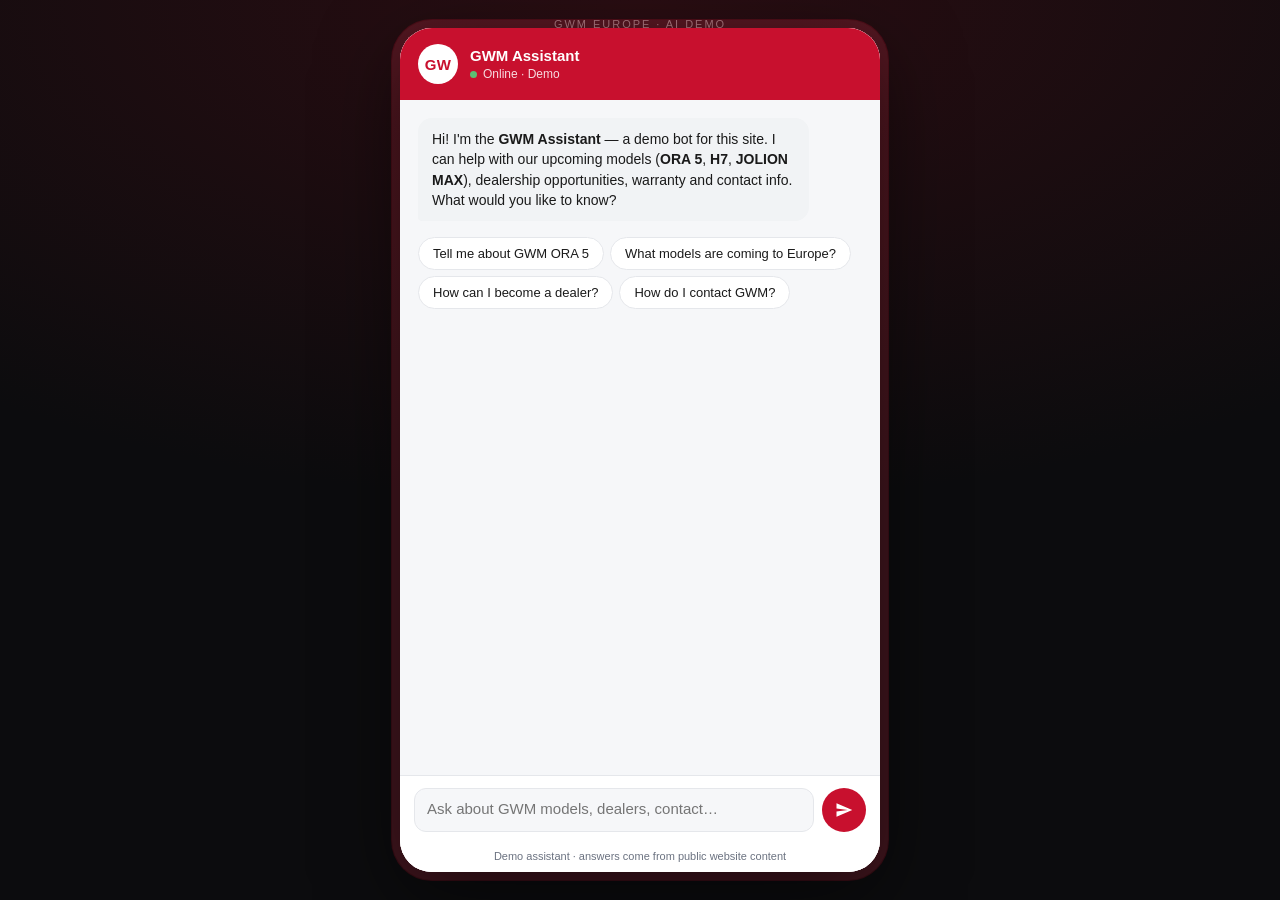
==== public-eu/index.html @ 8fcc9733 "Multi-site H5 build: extend H5 demo to EU site too build_h5.py now takes a site arg (eu | th):   - p" ====
<!DOCTYPE html>
<html lang="en">
<head>
<meta charset="utf-8">
<meta name="viewport" content="width=device-width,initial-scale=1,maximum-scale=1,user-scalable=no,viewport-fit=cover">
<meta name="theme-color" content="#c8102e">
<meta name="apple-mobile-web-app-capable" content="yes">
<meta name="apple-mobile-web-app-status-bar-style" content="black-translucent">
<title>GWM Assistant · Great Wall Motor</title>
<link rel="stylesheet" href="/chatbot/chatbot.css">
<style>
  *,*::before,*::after { box-sizing: border-box; }
  html, body {
    margin: 0; padding: 0; height: 100%;
    background: radial-gradient(120% 80% at 50% 0%, #2a0d12 0%, #0c0c0e 70%);
    font-family: -apple-system, BlinkMacSystemFont, "Segoe UI", Roboto,
      "Helvetica Neue", Arial, "Sarabun", "Noto Sans Thai", "PingFang SC",
      "Microsoft YaHei", sans-serif;
    -webkit-text-size-adjust: 100%;
    overflow: hidden;
  }
  body {
    display: flex; align-items: center; justify-content: center;
    width: 100vw; height: 100vh; height: 100dvh;
    padding: env(safe-area-inset-top) env(safe-area-inset-right)
            env(safe-area-inset-bottom) env(safe-area-inset-left);
  }
  /* The "phone frame" container — full-bleed on mobile, framed on desktop */
  .gwm-h5-frame {
    width: 100%; height: 100%;
    max-width: 480px; max-height: 100dvh;
    background: #fff;
    position: relative;
    overflow: hidden;
    isolation: isolate;
  }
  @media (min-width: 600px) {
    body { padding: 28px; }
    .gwm-h5-frame {
      max-height: 880px;
      border-radius: 32px;
      box-shadow:
        0 24px 80px rgba(0, 0, 0, 0.55),
        0 0 0 8px rgba(255, 255, 255, 0.04),
        0 0 0 9px rgba(200, 16, 46, 0.25);
    }
  }
  /* Tiny brand strip above the frame on desktop, for "demo" feel */
  .gwm-h5-tag {
    position: absolute;
    top: 18px;
    left: 50%; transform: translateX(-50%);
    color: rgba(255,255,255,0.55);
    font-size: 11px;
    letter-spacing: 0.18em;
    text-transform: uppercase;
    pointer-events: none;
    display: none;
  }
  @media (min-width: 600px) {
    .gwm-h5-tag { display: block; }
  }
</style>
</head>
<body>
<div class="gwm-h5-tag">GWM EUROPE · AI DEMO</div>
<div class="gwm-h5-frame"></div>
<script>
  window.GWM_CHATBOT_FULLSCREEN = true;
  window.GWM_CHATBOT_MOUNT = '.gwm-h5-frame';
</script>
<script src="/chatbot/chatbot.js"></script>
</body>
</html>
---- chatbot/chatbot.css ----
/* GWM AI Assistant — namespaced widget styles. All rules are scoped under
   .gwm-chatbot to avoid bleeding into the host site. */

.gwm-chatbot,
.gwm-chatbot *,
.gwm-chatbot *::before,
.gwm-chatbot *::after {
  box-sizing: border-box;
  font-family: -apple-system, BlinkMacSystemFont, "Segoe UI", Roboto,
    "Helvetica Neue", Arial, "PingFang SC", "Microsoft YaHei", sans-serif;
}

.gwm-chatbot {
  --gwm-primary: #c8102e;
  --gwm-primary-dark: #9a0c24;
  --gwm-bg: #ffffff;
  --gwm-bg-alt: #f6f7f9;
  --gwm-text: #1a1a1a;
  --gwm-text-muted: #6b7280;
  --gwm-border: #e5e7eb;
  --gwm-bot-bubble: #f1f3f5;
  --gwm-user-bubble: #c8102e;
  --gwm-shadow: 0 12px 36px rgba(0, 0, 0, 0.18);
  --gwm-radius: 16px;
  position: fixed;
  z-index: 2147483000;
  bottom: 24px;
  right: 24px;
}

/* Floating launcher button */
.gwm-chatbot__launcher {
  width: 60px;
  height: 60px;
  border-radius: 50%;
  background: var(--gwm-primary);
  color: #fff;
  border: none;
  cursor: pointer;
  box-shadow: var(--gwm-shadow);
  display: flex;
  align-items: center;
  justify-content: center;
  transition: transform 0.18s ease, background 0.18s ease;
  position: relative;
}
.gwm-chatbot__launcher:hover {
  background: var(--gwm-primary-dark);
  transform: translateY(-2px);
}
.gwm-chatbot__launcher svg {
  width: 28px;
  height: 28px;
  fill: #fff;
}
.gwm-chatbot__launcher-badge {
  position: absolute;
  top: -4px;
  right: -4px;
  background: #fff;
  color: var(--gwm-primary);
  font-size: 10px;
  font-weight: 700;
  padding: 2px 6px;
  border-radius: 10px;
  letter-spacing: 0.04em;
  box-shadow: 0 2px 6px rgba(0, 0, 0, 0.15);
}

/* Panel */
.gwm-chatbot__panel {
  position: absolute;
  bottom: 76px;
  right: 0;
  width: 380px;
  height: 560px;
  max-height: calc(100vh - 120px);
  background: var(--gwm-bg);
  border-radius: var(--gwm-radius);
  box-shadow: var(--gwm-shadow);
  display: none;
  flex-direction: column;
  overflow: hidden;
  transform-origin: bottom right;
  animation: gwm-pop 0.2s ease-out;
}
.gwm-chatbot.is-open .gwm-chatbot__panel {
  display: flex;
}
@keyframes gwm-pop {
  from { opacity: 0; transform: scale(0.92) translateY(8px); }
  to   { opacity: 1; transform: scale(1) translateY(0); }
}

/* Header */
.gwm-chatbot__header {
  background: var(--gwm-primary);
  color: #fff;
  padding: 14px 16px;
  display: flex;
  align-items: center;
  gap: 12px;
}
.gwm-chatbot__avatar {
  width: 36px;
  height: 36px;
  border-radius: 50%;
  background: #fff;
  color: var(--gwm-primary);
  display: flex;
  align-items: center;
  justify-content: center;
  font-weight: 800;
  font-size: 14px;
  letter-spacing: 0.02em;
  flex-shrink: 0;
}
.gwm-chatbot__title {
  flex: 1;
  min-width: 0;
}
.gwm-chatbot__title-main {
  font-size: 14px;
  font-weight: 700;
  line-height: 1.2;
}
.gwm-chatbot__title-sub {
  font-size: 11px;
  opacity: 0.85;
  display: flex;
  align-items: center;
  gap: 6px;
  margin-top: 2px;
}
.gwm-chatbot__title-sub::before {
  content: "";
  width: 7px;
  height: 7px;
  border-radius: 50%;
  background: #4ade80;
  display: inline-block;
}
.gwm-chatbot__close {
  background: transparent;
  border: none;
  color: #fff;
  cursor: pointer;
  padding: 4px;
  border-radius: 6px;
  opacity: 0.85;
  transition: opacity 0.15s, background 0.15s;
}
.gwm-chatbot__close:hover {
  opacity: 1;
  background: rgba(255, 255, 255, 0.15);
}
.gwm-chatbot__close svg {
  width: 18px;
  height: 18px;
  fill: currentColor;
  display: block;
}

/* Body / messages */
.gwm-chatbot__body {
  flex: 1;
  padding: 16px;
  overflow-y: auto;
  background: var(--gwm-bg-alt);
  display: flex;
  flex-direction: column;
  gap: 10px;
  scroll-behavior: smooth;
}
.gwm-chatbot__msg {
  max-width: 85%;
  padding: 10px 13px;
  border-radius: 14px;
  font-size: 13.5px;
  line-height: 1.45;
  color: var(--gwm-text);
  word-wrap: break-word;
  animation: gwm-fade 0.2s ease-out;
}
@keyframes gwm-fade {
  from { opacity: 0; transform: translateY(4px); }
  to   { opacity: 1; transform: translateY(0); }
}
.gwm-chatbot__msg--bot {
  background: var(--gwm-bot-bubble);
  border-bottom-left-radius: 4px;
  align-self: flex-start;
}
.gwm-chatbot__msg--user {
  background: var(--gwm-user-bubble);
  color: #fff;
  border-bottom-right-radius: 4px;
  align-self: flex-end;
}
.gwm-chatbot__msg strong { font-weight: 700; }
.gwm-chatbot__msg em     { font-style: italic; }
.gwm-chatbot__msg a {
  color: inherit;
  text-decoration: underline;
}
.gwm-chatbot__msg--user a { color: #fff; }
.gwm-chatbot__msg-links {
  margin-top: 8px;
  display: flex;
  flex-wrap: wrap;
  gap: 6px;
}
.gwm-chatbot__msg-link {
  display: inline-block;
  padding: 4px 10px;
  background: #fff;
  border: 1px solid var(--gwm-border);
  border-radius: 999px;
  font-size: 12px;
  color: var(--gwm-primary);
  text-decoration: none;
  transition: background 0.15s;
}
.gwm-chatbot__msg-link:hover {
  background: var(--gwm-bg-alt);
}

/* Typing indicator */
.gwm-chatbot__typing {
  display: inline-flex;
  gap: 4px;
  padding: 4px 0;
}
.gwm-chatbot__typing span {
  width: 7px;
  height: 7px;
  border-radius: 50%;
  background: var(--gwm-text-muted);
  opacity: 0.4;
  animation: gwm-blink 1.2s infinite ease-in-out;
}
.gwm-chatbot__typing span:nth-child(2) { animation-delay: 0.15s; }
.gwm-chatbot__typing span:nth-child(3) { animation-delay: 0.3s; }
@keyframes gwm-blink {
  0%, 80%, 100% { opacity: 0.3; transform: scale(0.85); }
  40%           { opacity: 1;   transform: scale(1); }
}

/* Suggestions */
.gwm-chatbot__suggestions {
  display: flex;
  flex-wrap: wrap;
  gap: 6px;
  margin-top: 4px;
}
.gwm-chatbot__chip {
  background: #fff;
  border: 1px solid var(--gwm-border);
  border-radius: 999px;
  padding: 6px 12px;
  font-size: 12px;
  color: var(--gwm-text);
  cursor: pointer;
  transition: background 0.15s, border-color 0.15s;
}
.gwm-chatbot__chip:hover {
  background: var(--gwm-bot-bubble);
  border-color: var(--gwm-primary);
}

/* Input area */
.gwm-chatbot__input-wrap {
  border-top: 1px solid var(--gwm-border);
  padding: 10px 12px;
  background: #fff;
  display: flex;
  align-items: flex-end;
  gap: 8px;
}
.gwm-chatbot__input {
  flex: 1;
  resize: none;
  border: 1px solid var(--gwm-border);
  border-radius: 12px;
  padding: 9px 12px;
  font-size: 13.5px;
  line-height: 1.4;
  max-height: 100px;
  min-height: 38px;
  outline: none;
  color: var(--gwm-text);
  background: var(--gwm-bg-alt);
  transition: border-color 0.15s, background 0.15s;
}
.gwm-chatbot__input:focus {
  border-color: var(--gwm-primary);
  background: #fff;
}
.gwm-chatbot__send {
  background: var(--gwm-primary);
  border: none;
  width: 38px;
  height: 38px;
  border-radius: 50%;
  cursor: pointer;
  color: #fff;
  display: flex;
  align-items: center;
  justify-content: center;
  flex-shrink: 0;
  transition: background 0.15s, transform 0.1s;
}
.gwm-chatbot__send:hover { background: var(--gwm-primary-dark); }
.gwm-chatbot__send:active { transform: scale(0.94); }
.gwm-chatbot__send:disabled {
  background: var(--gwm-border);
  cursor: not-allowed;
}
.gwm-chatbot__send svg {
  width: 18px;
  height: 18px;
  fill: currentColor;
}

.gwm-chatbot__footer {
  font-size: 10.5px;
  color: var(--gwm-text-muted);
  text-align: center;
  padding: 6px 8px 10px;
  background: #fff;
}

/* Scrollbar polish */
.gwm-chatbot__body::-webkit-scrollbar { width: 6px; }
.gwm-chatbot__body::-webkit-scrollbar-thumb {
  background: rgba(0, 0, 0, 0.18);
  border-radius: 3px;
}

/* Mobile: full-screen panel */
@media (max-width: 480px) {
  .gwm-chatbot { bottom: 16px; right: 16px; }
  .gwm-chatbot__panel {
    width: calc(100vw - 32px);
    height: calc(100vh - 100px);
    bottom: 72px;
  }
}

/* ───────── H5 Fullscreen mode ─────────
   Triggered by the page setting window.GWM_CHATBOT_FULLSCREEN = true.
   The widget mounts into a host container, takes its full size, hides the
   launcher and close button, and stays open. */
.gwm-chatbot--fullscreen {
  position: static;
  inset: auto;
  width: 100%;
  height: 100%;
  display: block;
}
.gwm-chatbot--fullscreen .gwm-chatbot__launcher,
.gwm-chatbot--fullscreen .gwm-chatbot__close { display: none !important; }
.gwm-chatbot--fullscreen .gwm-chatbot__panel {
  position: static;
  display: flex !important;
  width: 100%;
  height: 100%;
  max-height: none;
  border-radius: inherit;
  box-shadow: none;
  animation: none;
}
.gwm-chatbot--fullscreen .gwm-chatbot__header {
  padding: 16px 18px;
  /* iOS notch safe area */
  padding-top: max(16px, env(safe-area-inset-top));
}
.gwm-chatbot--fullscreen .gwm-chatbot__title-main { font-size: 15px; }
.gwm-chatbot--fullscreen .gwm-chatbot__title-sub  { font-size: 12px; }
.gwm-chatbot--fullscreen .gwm-chatbot__avatar { width: 40px; height: 40px; font-size: 15px; }
.gwm-chatbot--fullscreen .gwm-chatbot__body { font-size: 14px; padding: 18px; gap: 12px; }
.gwm-chatbot--fullscreen .gwm-chatbot__msg { font-size: 14px; padding: 11px 14px; max-width: 88%; }
.gwm-chatbot--fullscreen .gwm-chatbot__input-wrap {
  padding: 12px 14px;
  padding-bottom: max(12px, env(safe-area-inset-bottom));
}
.gwm-chatbot--fullscreen .gwm-chatbot__input { font-size: 15px; min-height: 44px; }
.gwm-chatbot--fullscreen .gwm-chatbot__send { width: 44px; height: 44px; }
.gwm-chatbot--fullscreen .gwm-chatbot__chip { padding: 8px 14px; font-size: 13px; }
.gwm-chatbot--fullscreen .gwm-chatbot__footer { font-size: 11px; }
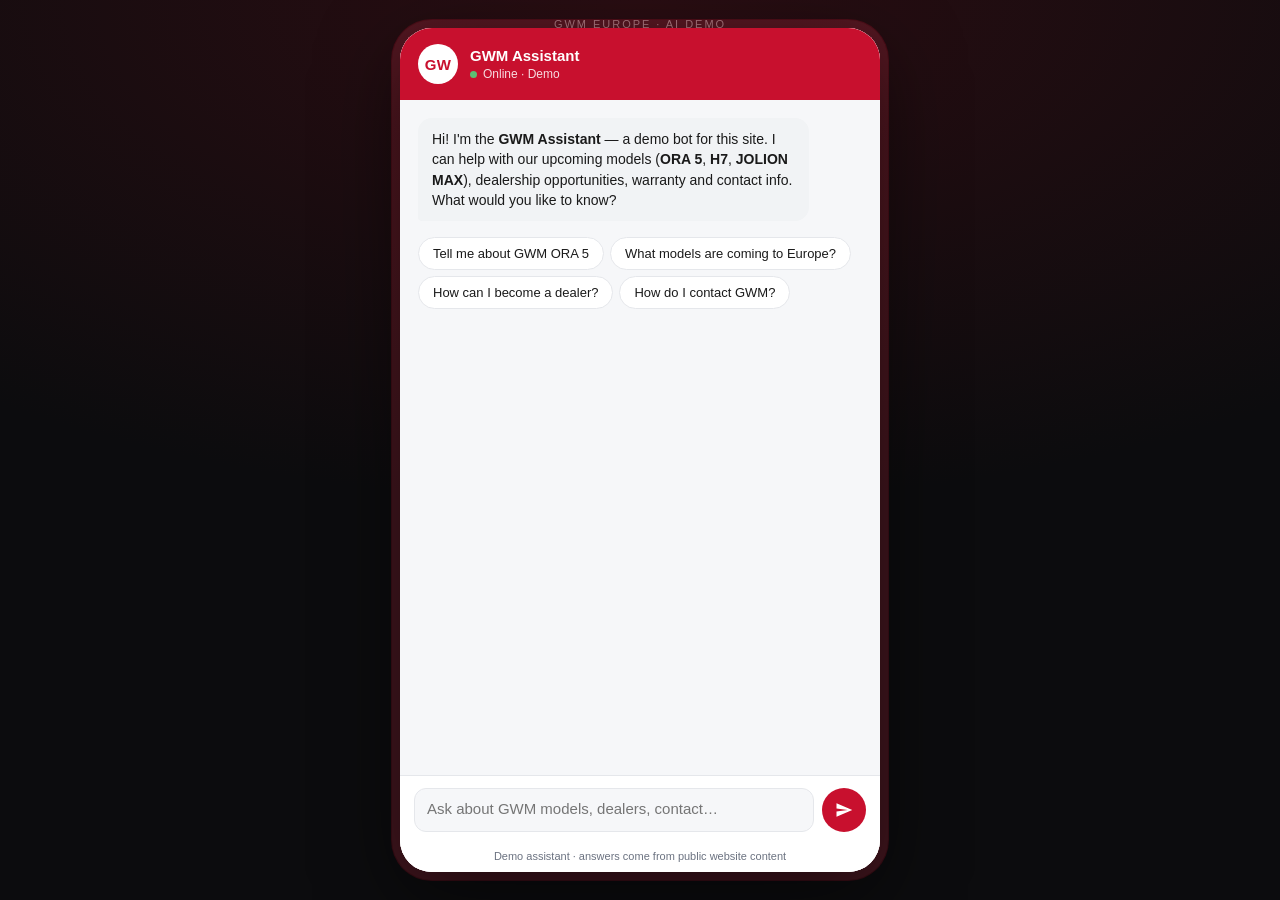
==== commit 3648e2e1: "EU H5: add Spanish (/es) and Italian (/it) locales EU site is now a multi-locale H5 demo. Each local" ====
--- a/public-eu/index.html
+++ b/public-eu/index.html
@@ -7,7 +7,7 @@
 <meta name="apple-mobile-web-app-capable" content="yes">
 <meta name="apple-mobile-web-app-status-bar-style" content="black-translucent">
 <title>GWM Assistant · Great Wall Motor</title>
-<link rel="stylesheet" href="/chatbot/chatbot.css">
+<link rel="stylesheet" href="chatbot/chatbot.css">
 <style>
   *,*::before,*::after { box-sizing: border-box; }
   html, body {
@@ -69,6 +69,6 @@
   window.GWM_CHATBOT_FULLSCREEN = true;
   window.GWM_CHATBOT_MOUNT = '.gwm-h5-frame';
 </script>
-<script src="/chatbot/chatbot.js"></script>
+<script src="chatbot/chatbot.js"></script>
 </body>
 </html>
--- a/public-eu/chatbot/chatbot.css
+++ b/public-eu/chatbot/chatbot.css
@@ -0,0 +1,390 @@
+/* GWM AI Assistant — namespaced widget styles. All rules are scoped under
+   .gwm-chatbot to avoid bleeding into the host site. */
+
+.gwm-chatbot,
+.gwm-chatbot *,
+.gwm-chatbot *::before,
+.gwm-chatbot *::after {
+  box-sizing: border-box;
+  font-family: -apple-system, BlinkMacSystemFont, "Segoe UI", Roboto,
+    "Helvetica Neue", Arial, "PingFang SC", "Microsoft YaHei", sans-serif;
+}
+
+.gwm-chatbot {
+  --gwm-primary: #c8102e;
+  --gwm-primary-dark: #9a0c24;
+  --gwm-bg: #ffffff;
+  --gwm-bg-alt: #f6f7f9;
+  --gwm-text: #1a1a1a;
+  --gwm-text-muted: #6b7280;
+  --gwm-border: #e5e7eb;
+  --gwm-bot-bubble: #f1f3f5;
+  --gwm-user-bubble: #c8102e;
+  --gwm-shadow: 0 12px 36px rgba(0, 0, 0, 0.18);
+  --gwm-radius: 16px;
+  position: fixed;
+  z-index: 2147483000;
+  bottom: 24px;
+  right: 24px;
+}
+
+/* Floating launcher button */
+.gwm-chatbot__launcher {
+  width: 60px;
+  height: 60px;
+  border-radius: 50%;
+  background: var(--gwm-primary);
+  color: #fff;
+  border: none;
+  cursor: pointer;
+  box-shadow: var(--gwm-shadow);
+  display: flex;
+  align-items: center;
+  justify-content: center;
+  transition: transform 0.18s ease, background 0.18s ease;
+  position: relative;
+}
+.gwm-chatbot__launcher:hover {
+  background: var(--gwm-primary-dark);
+  transform: translateY(-2px);
+}
+.gwm-chatbot__launcher svg {
+  width: 28px;
+  height: 28px;
+  fill: #fff;
+}
+.gwm-chatbot__launcher-badge {
+  position: absolute;
+  top: -4px;
+  right: -4px;
+  background: #fff;
+  color: var(--gwm-primary);
+  font-size: 10px;
+  font-weight: 700;
+  padding: 2px 6px;
+  border-radius: 10px;
+  letter-spacing: 0.04em;
+  box-shadow: 0 2px 6px rgba(0, 0, 0, 0.15);
+}
+
+/* Panel */
+.gwm-chatbot__panel {
+  position: absolute;
+  bottom: 76px;
+  right: 0;
+  width: 380px;
+  height: 560px;
+  max-height: calc(100vh - 120px);
+  background: var(--gwm-bg);
+  border-radius: var(--gwm-radius);
+  box-shadow: var(--gwm-shadow);
+  display: none;
+  flex-direction: column;
+  overflow: hidden;
+  transform-origin: bottom right;
+  animation: gwm-pop 0.2s ease-out;
+}
+.gwm-chatbot.is-open .gwm-chatbot__panel {
+  display: flex;
+}
+@keyframes gwm-pop {
+  from { opacity: 0; transform: scale(0.92) translateY(8px); }
+  to   { opacity: 1; transform: scale(1) translateY(0); }
+}
+
+/* Header */
+.gwm-chatbot__header {
+  background: var(--gwm-primary);
+  color: #fff;
+  padding: 14px 16px;
+  display: flex;
+  align-items: center;
+  gap: 12px;
+}
+.gwm-chatbot__avatar {
+  width: 36px;
+  height: 36px;
+  border-radius: 50%;
+  background: #fff;
+  color: var(--gwm-primary);
+  display: flex;
+  align-items: center;
+  justify-content: center;
+  font-weight: 800;
+  font-size: 14px;
+  letter-spacing: 0.02em;
+  flex-shrink: 0;
+}
+.gwm-chatbot__title {
+  flex: 1;
+  min-width: 0;
+}
+.gwm-chatbot__title-main {
+  font-size: 14px;
+  font-weight: 700;
+  line-height: 1.2;
+}
+.gwm-chatbot__title-sub {
+  font-size: 11px;
+  opacity: 0.85;
+  display: flex;
+  align-items: center;
+  gap: 6px;
+  margin-top: 2px;
+}
+.gwm-chatbot__title-sub::before {
+  content: "";
+  width: 7px;
+  height: 7px;
+  border-radius: 50%;
+  background: #4ade80;
+  display: inline-block;
+}
+.gwm-chatbot__close {
+  background: transparent;
+  border: none;
+  color: #fff;
+  cursor: pointer;
+  padding: 4px;
+  border-radius: 6px;
+  opacity: 0.85;
+  transition: opacity 0.15s, background 0.15s;
+}
+.gwm-chatbot__close:hover {
+  opacity: 1;
+  background: rgba(255, 255, 255, 0.15);
+}
+.gwm-chatbot__close svg {
+  width: 18px;
+  height: 18px;
+  fill: currentColor;
+  display: block;
+}
+
+/* Body / messages */
+.gwm-chatbot__body {
+  flex: 1;
+  padding: 16px;
+  overflow-y: auto;
+  background: var(--gwm-bg-alt);
+  display: flex;
+  flex-direction: column;
+  gap: 10px;
+  scroll-behavior: smooth;
+}
+.gwm-chatbot__msg {
+  max-width: 85%;
+  padding: 10px 13px;
+  border-radius: 14px;
+  font-size: 13.5px;
+  line-height: 1.45;
+  color: var(--gwm-text);
+  word-wrap: break-word;
+  animation: gwm-fade 0.2s ease-out;
+}
+@keyframes gwm-fade {
+  from { opacity: 0; transform: translateY(4px); }
+  to   { opacity: 1; transform: translateY(0); }
+}
+.gwm-chatbot__msg--bot {
+  background: var(--gwm-bot-bubble);
+  border-bottom-left-radius: 4px;
+  align-self: flex-start;
+}
+.gwm-chatbot__msg--user {
+  background: var(--gwm-user-bubble);
+  color: #fff;
+  border-bottom-right-radius: 4px;
+  align-self: flex-end;
+}
+.gwm-chatbot__msg strong { font-weight: 700; }
+.gwm-chatbot__msg em     { font-style: italic; }
+.gwm-chatbot__msg a {
+  color: inherit;
+  text-decoration: underline;
+}
+.gwm-chatbot__msg--user a { color: #fff; }
+.gwm-chatbot__msg-links {
+  margin-top: 8px;
+  display: flex;
+  flex-wrap: wrap;
+  gap: 6px;
+}
+.gwm-chatbot__msg-link {
+  display: inline-block;
+  padding: 4px 10px;
+  background: #fff;
+  border: 1px solid var(--gwm-border);
+  border-radius: 999px;
+  font-size: 12px;
+  color: var(--gwm-primary);
+  text-decoration: none;
+  transition: background 0.15s;
+}
+.gwm-chatbot__msg-link:hover {
+  background: var(--gwm-bg-alt);
+}
+
+/* Typing indicator */
+.gwm-chatbot__typing {
+  display: inline-flex;
+  gap: 4px;
+  padding: 4px 0;
+}
+.gwm-chatbot__typing span {
+  width: 7px;
+  height: 7px;
+  border-radius: 50%;
+  background: var(--gwm-text-muted);
+  opacity: 0.4;
+  animation: gwm-blink 1.2s infinite ease-in-out;
+}
+.gwm-chatbot__typing span:nth-child(2) { animation-delay: 0.15s; }
+.gwm-chatbot__typing span:nth-child(3) { animation-delay: 0.3s; }
+@keyframes gwm-blink {
+  0%, 80%, 100% { opacity: 0.3; transform: scale(0.85); }
+  40%           { opacity: 1;   transform: scale(1); }
+}
+
+/* Suggestions */
+.gwm-chatbot__suggestions {
+  display: flex;
+  flex-wrap: wrap;
+  gap: 6px;
+  margin-top: 4px;
+}
+.gwm-chatbot__chip {
+  background: #fff;
+  border: 1px solid var(--gwm-border);
+  border-radius: 999px;
+  padding: 6px 12px;
+  font-size: 12px;
+  color: var(--gwm-text);
+  cursor: pointer;
+  transition: background 0.15s, border-color 0.15s;
+}
+.gwm-chatbot__chip:hover {
+  background: var(--gwm-bot-bubble);
+  border-color: var(--gwm-primary);
+}
+
+/* Input area */
+.gwm-chatbot__input-wrap {
+  border-top: 1px solid var(--gwm-border);
+  padding: 10px 12px;
+  background: #fff;
+  display: flex;
+  align-items: flex-end;
+  gap: 8px;
+}
+.gwm-chatbot__input {
+  flex: 1;
+  resize: none;
+  border: 1px solid var(--gwm-border);
+  border-radius: 12px;
+  padding: 9px 12px;
+  font-size: 13.5px;
+  line-height: 1.4;
+  max-height: 100px;
+  min-height: 38px;
+  outline: none;
+  color: var(--gwm-text);
+  background: var(--gwm-bg-alt);
+  transition: border-color 0.15s, background 0.15s;
+}
+.gwm-chatbot__input:focus {
+  border-color: var(--gwm-primary);
+  background: #fff;
+}
+.gwm-chatbot__send {
+  background: var(--gwm-primary);
+  border: none;
+  width: 38px;
+  height: 38px;
+  border-radius: 50%;
+  cursor: pointer;
+  color: #fff;
+  display: flex;
+  align-items: center;
+  justify-content: center;
+  flex-shrink: 0;
+  transition: background 0.15s, transform 0.1s;
+}
+.gwm-chatbot__send:hover { background: var(--gwm-primary-dark); }
+.gwm-chatbot__send:active { transform: scale(0.94); }
+.gwm-chatbot__send:disabled {
+  background: var(--gwm-border);
+  cursor: not-allowed;
+}
+.gwm-chatbot__send svg {
+  width: 18px;
+  height: 18px;
+  fill: currentColor;
+}
+
+.gwm-chatbot__footer {
+  font-size: 10.5px;
+  color: var(--gwm-text-muted);
+  text-align: center;
+  padding: 6px 8px 10px;
+  background: #fff;
+}
+
+/* Scrollbar polish */
+.gwm-chatbot__body::-webkit-scrollbar { width: 6px; }
+.gwm-chatbot__body::-webkit-scrollbar-thumb {
+  background: rgba(0, 0, 0, 0.18);
+  border-radius: 3px;
+}
+
+/* Mobile: full-screen panel */
+@media (max-width: 480px) {
+  .gwm-chatbot { bottom: 16px; right: 16px; }
+  .gwm-chatbot__panel {
+    width: calc(100vw - 32px);
+    height: calc(100vh - 100px);
+    bottom: 72px;
+  }
+}
+
+/* ───────── H5 Fullscreen mode ─────────
+   Triggered by the page setting window.GWM_CHATBOT_FULLSCREEN = true.
+   The widget mounts into a host container, takes its full size, hides the
+   launcher and close button, and stays open. */
+.gwm-chatbot--fullscreen {
+  position: static;
+  inset: auto;
+  width: 100%;
+  height: 100%;
+  display: block;
+}
+.gwm-chatbot--fullscreen .gwm-chatbot__launcher,
+.gwm-chatbot--fullscreen .gwm-chatbot__close { display: none !important; }
+.gwm-chatbot--fullscreen .gwm-chatbot__panel {
+  position: static;
+  display: flex !important;
+  width: 100%;
+  height: 100%;
+  max-height: none;
+  border-radius: inherit;
+  box-shadow: none;
+  animation: none;
+}
+.gwm-chatbot--fullscreen .gwm-chatbot__header {
+  padding: 16px 18px;
+  /* iOS notch safe area */
+  padding-top: max(16px, env(safe-area-inset-top));
+}
+.gwm-chatbot--fullscreen .gwm-chatbot__title-main { font-size: 15px; }
+.gwm-chatbot--fullscreen .gwm-chatbot__title-sub  { font-size: 12px; }
+.gwm-chatbot--fullscreen .gwm-chatbot__avatar { width: 40px; height: 40px; font-size: 15px; }
+.gwm-chatbot--fullscreen .gwm-chatbot__body { font-size: 14px; padding: 18px; gap: 12px; }
+.gwm-chatbot--fullscreen .gwm-chatbot__msg { font-size: 14px; padding: 11px 14px; max-width: 88%; }
+.gwm-chatbot--fullscreen .gwm-chatbot__input-wrap {
+  padding: 12px 14px;
+  padding-bottom: max(12px, env(safe-area-inset-bottom));
+}
+.gwm-chatbot--fullscreen .gwm-chatbot__input { font-size: 15px; min-height: 44px; }
+.gwm-chatbot--fullscreen .gwm-chatbot__send { width: 44px; height: 44px; }
+.gwm-chatbot--fullscreen .gwm-chatbot__chip { padding: 8px 14px; font-size: 13px; }
+.gwm-chatbot--fullscreen .gwm-chatbot__footer { font-size: 11px; }
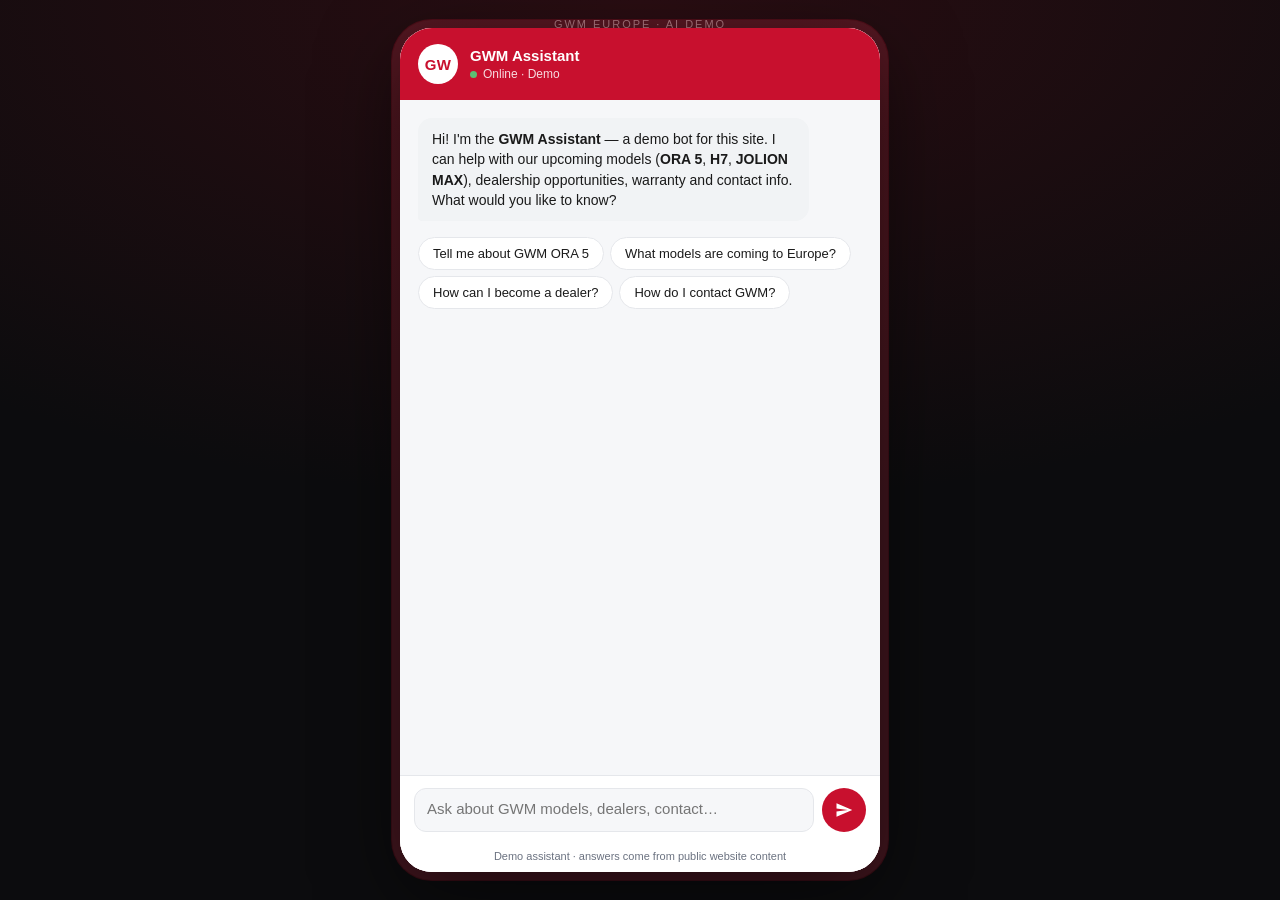
==== commit 09f9d979: "EU: root URL auto-adapts to browser language (no more 3 separate sites) Visitors land on https://ven" ====
--- a/public-eu/index.html
+++ b/public-eu/index.html
@@ -1,5 +1,5 @@
 <!DOCTYPE html>
-<html lang="en">
+<html lang="">
 <head>
 <meta charset="utf-8">
 <meta name="viewport" content="width=device-width,initial-scale=1,maximum-scale=1,user-scalable=no,viewport-fit=cover">
